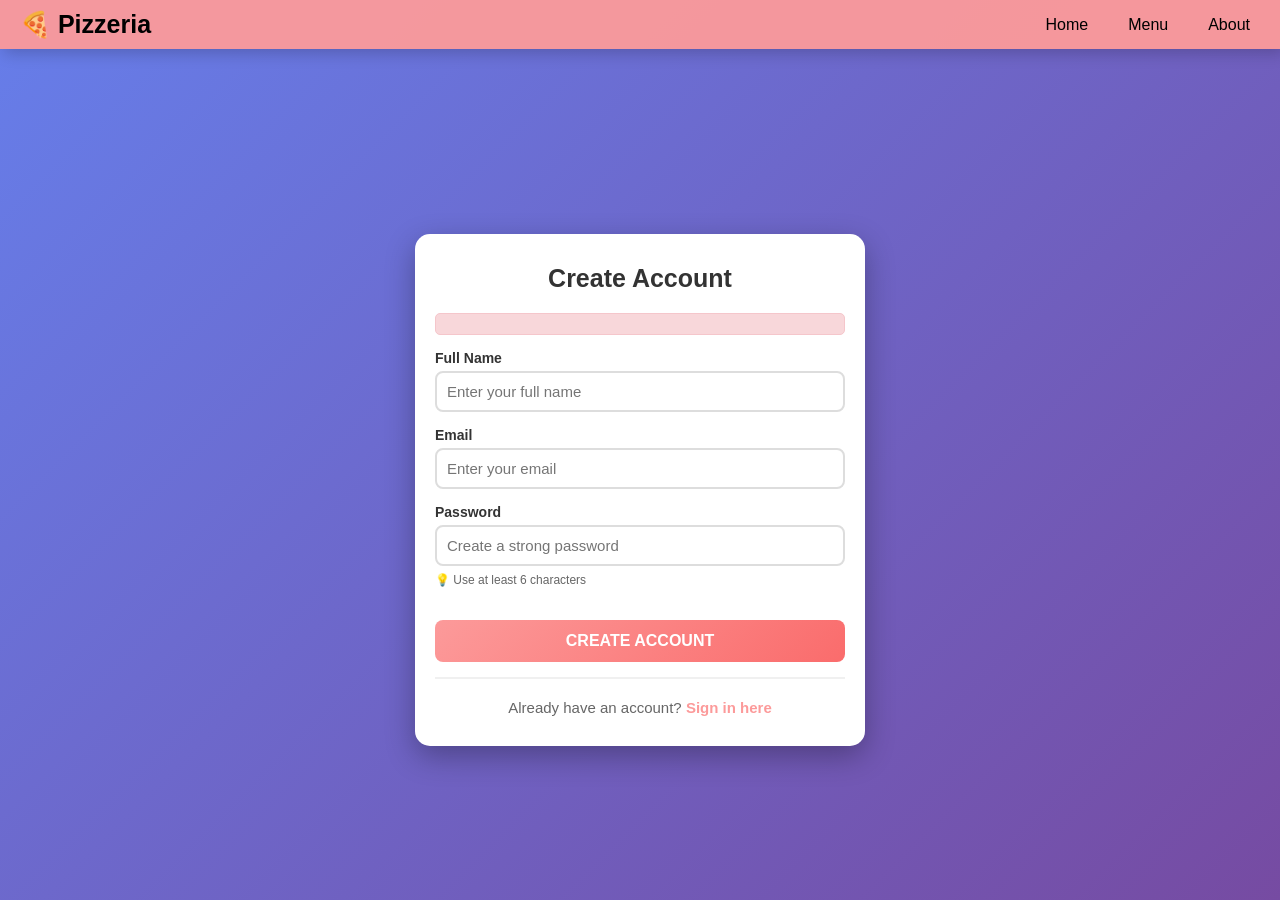
==== src/main/resources/templates/register.html @ 3a860351 "spring-push" ====
<!DOCTYPE html>
<html xmlns:th="http://www.thymeleaf.org" lang="en">

<head>
	<meta charset="UTF-8">
	<meta name="viewport" content="width=device-width, initial-scale=1.0">
	<title>Register - Pizzeria</title>

	<style>
		* {
			margin: 0;
			padding: 0;
			box-sizing: border-box;
			font-family: 'Arial', sans-serif;
		}

		html {
			font-size: 62.5%;
		}

		.header {
			position: fixed;
			top: 0;
			right: 0;
			left: 0;
			background-color: rgba(252, 154, 154, 0.95);
			box-shadow: 4px 4px 15px rgba(0, 0, 0, 0.2);
			z-index: 999;
		}

		.header .flex {
			display: flex;
			justify-content: space-between;
			align-items: center;
			padding: 1rem 2rem;
		}

		.header .logo {
			font-size: 2.5rem;
			font-weight: bold;
			color: black;
		}

		.header .navbar {
			display: flex;
			gap: 2rem;
		}

		.header .navbar a {
			font-size: 1.6rem;
			color: black;
			text-decoration: none;
			padding: 0.5rem 1rem;
			border-radius: 0.5rem;
			transition: all 0.3s ease;
		}

		.header .navbar a:hover {
			background-color: rgba(255, 255, 255, 0.3);
			color: white;
		}

		body {
			min-height: 100vh;
			display: flex;
			justify-content: center;
			align-items: center;
			background: linear-gradient(135deg, #667eea 0%, #764ba2 100%);
			padding-top: 80px;
		}

		.register-container {
			width: 100%;
			display: flex;
			justify-content: center;
			align-items: center;
		}

		form {
			width: 100%;
			max-width: 450px;
			background: white;
			padding: 3rem 2rem;
			border-radius: 1.5rem;
			box-shadow: 0 10px 30px rgba(0, 0, 0, 0.3);
		}

		h1 {
			color: #333;
			text-align: center;
			margin-bottom: 2rem;
			font-size: 2.5rem;
		}

		.form-group {
			margin-bottom: 1.5rem;
		}

		.form-group label {
			display: block;
			font-size: 1.4rem;
			color: #333;
			margin-bottom: 0.5rem;
			font-weight: bold;
		}

		.box {
			width: 100%;
			padding: 1rem;
			font-size: 1.5rem;
			border: 2px solid #ddd;
			border-radius: 0.8rem;
			font-family: 'Arial', sans-serif;
			transition: all 0.3s ease;
		}

		.box:focus {
			outline: none;
			border-color: #fc9a9a;
			box-shadow: 0 0 0 3px rgba(252, 154, 154, 0.1);
		}

		.btn {
			width: 100%;
			padding: 1.2rem;
			background: linear-gradient(135deg, #fc9a9a, #fa6c6c);
			border: none;
			color: white;
			font-size: 1.6rem;
			font-weight: bold;
			border-radius: 0.8rem;
			cursor: pointer;
			margin-top: 1.5rem;
			transition: all 0.3s ease;
			text-transform: uppercase;
		}

		.btn:hover {
			transform: translateY(-3px);
			box-shadow: 0 10px 20px rgba(252, 154, 154, 0.3);
		}

		.btn:active {
			transform: translateY(-1px);
		}

		.login-link {
			font-size: 1.5rem;
			padding-top: 2rem;
			color: #666;
			text-align: center;
			border-top: 2px solid #f0f0f0;
			margin-top: 1.5rem;
		}

		.login-link a {
			color: #fc9a9a;
			text-decoration: none;
			font-weight: bold;
			transition: all 0.3s ease;
		}

		.login-link a:hover {
			color: #fa6c6c;
			text-decoration: underline;
		}

		.alert {
			padding: 1rem;
			margin-bottom: 1.5rem;
			border-radius: 0.5rem;
			font-size: 1.4rem;
		}

		.alert-danger {
			background-color: #f8d7da;
			color: #721c24;
			border: 1px solid #f5c6cb;
		}

		.alert-success {
			background-color: #d4edda;
			color: #155724;
			border: 1px solid #c3e6cb;
		}

		.password-requirements {
			font-size: 1.2rem;
			color: #666;
			margin-top: 0.5rem;
			line-height: 1.6;
		}

		@media (max-width: 600px) {
			form {
				margin: 0 1rem;
			}

			.header .navbar {
				gap: 1rem;
			}

			.header .navbar a {
				font-size: 1.3rem;
			}
		}
	</style>

</head>

<body>

	<header class="header">
		<section class="flex">
			<div class="logo">🍕 Pizzeria</div>
			<nav class="navbar">
				<a th:href="@{/index}">Home</a>
				<a th:href="@{/menu}">Menu</a>
				<a href="about">About</a>
			</nav>
		</section>
	</header>

	<div class="register-container">
		<form th:action="@{/register}" method="post">
			<h1>Create Account</h1>

			<div th:if="${error}" class="alert alert-danger">
				<span th:text="${error}"></span>
			</div>

			<div class="form-group">
				<label for="name">Full Name</label>
				<input type="text" id="name" name="name" placeholder="Enter your full name" class="box" required>
			</div>

			<div class="form-group">
				<label for="email">Email</label>
				<input type="email" id="email" name="email" placeholder="Enter your email" class="box" required>
			</div>

			<div class="form-group">
				<label for="password">Password</label>
				<input type="password" id="password" name="password" placeholder="Create a strong password" class="box" required>
				<div class="password-requirements">
					💡 Use at least 6 characters
				</div>
			</div>

			<button type="submit" class="btn">Create Account</button>

			<div class="login-link">
				Already have an account?
				<a th:href="@{/login}">Sign in here</a>
			</div>
		</form>
	</div>

</body>

</html>
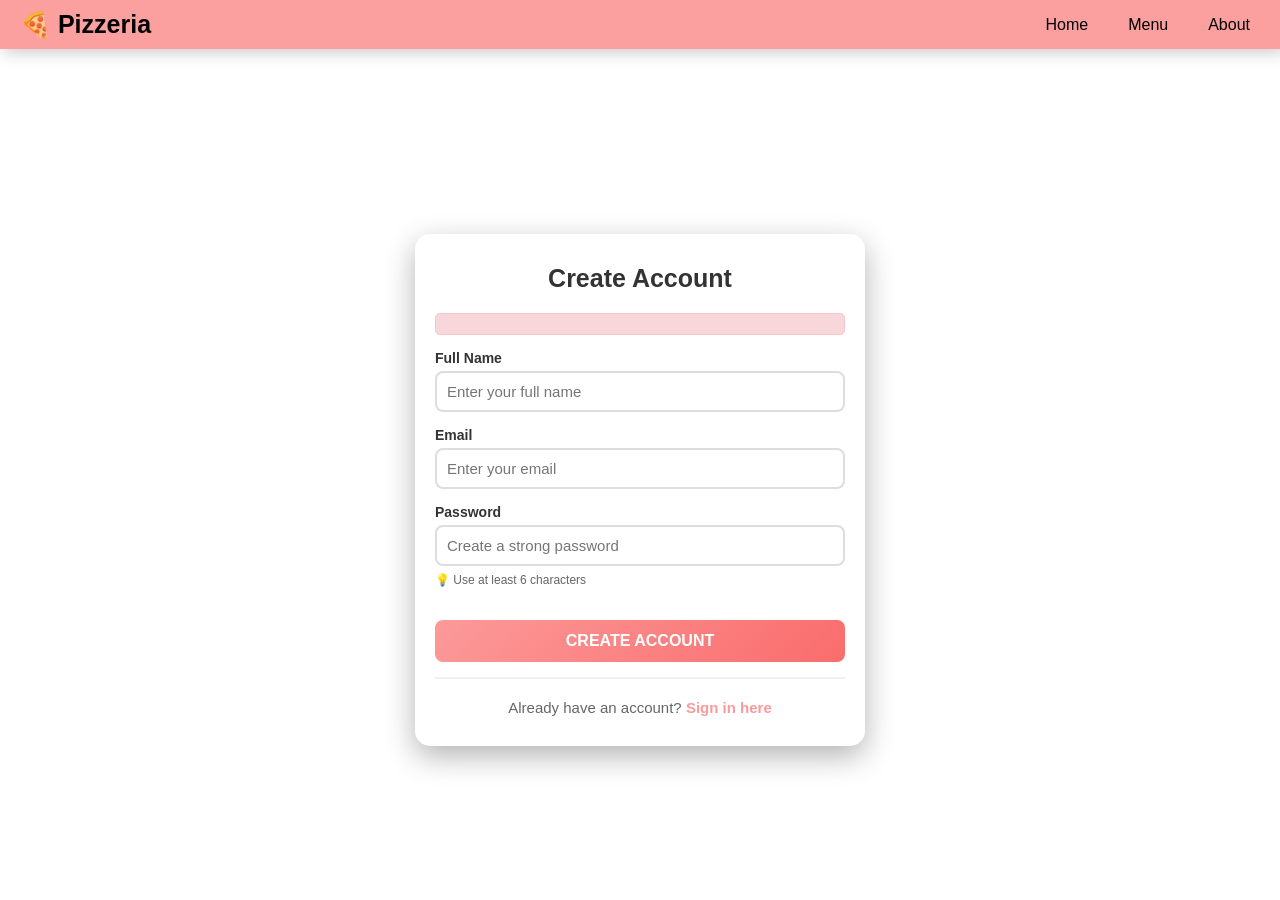
==== commit e67eb1be: "Update register.html" ====
--- a/src/main/resources/templates/register.html
+++ b/src/main/resources/templates/register.html
@@ -65,7 +65,8 @@
 			display: flex;
 			justify-content: center;
 			align-items: center;
-			background: linear-gradient(135deg, #667eea 0%, #764ba2 100%);
+			background: url('/pictures/pizzabackground.webp') no-repeat center center;
+			background-size: cover;
 			padding-top: 80px;
 		}
 
@@ -258,4 +259,4 @@
 
 </body>
 
-</html>+</html>
